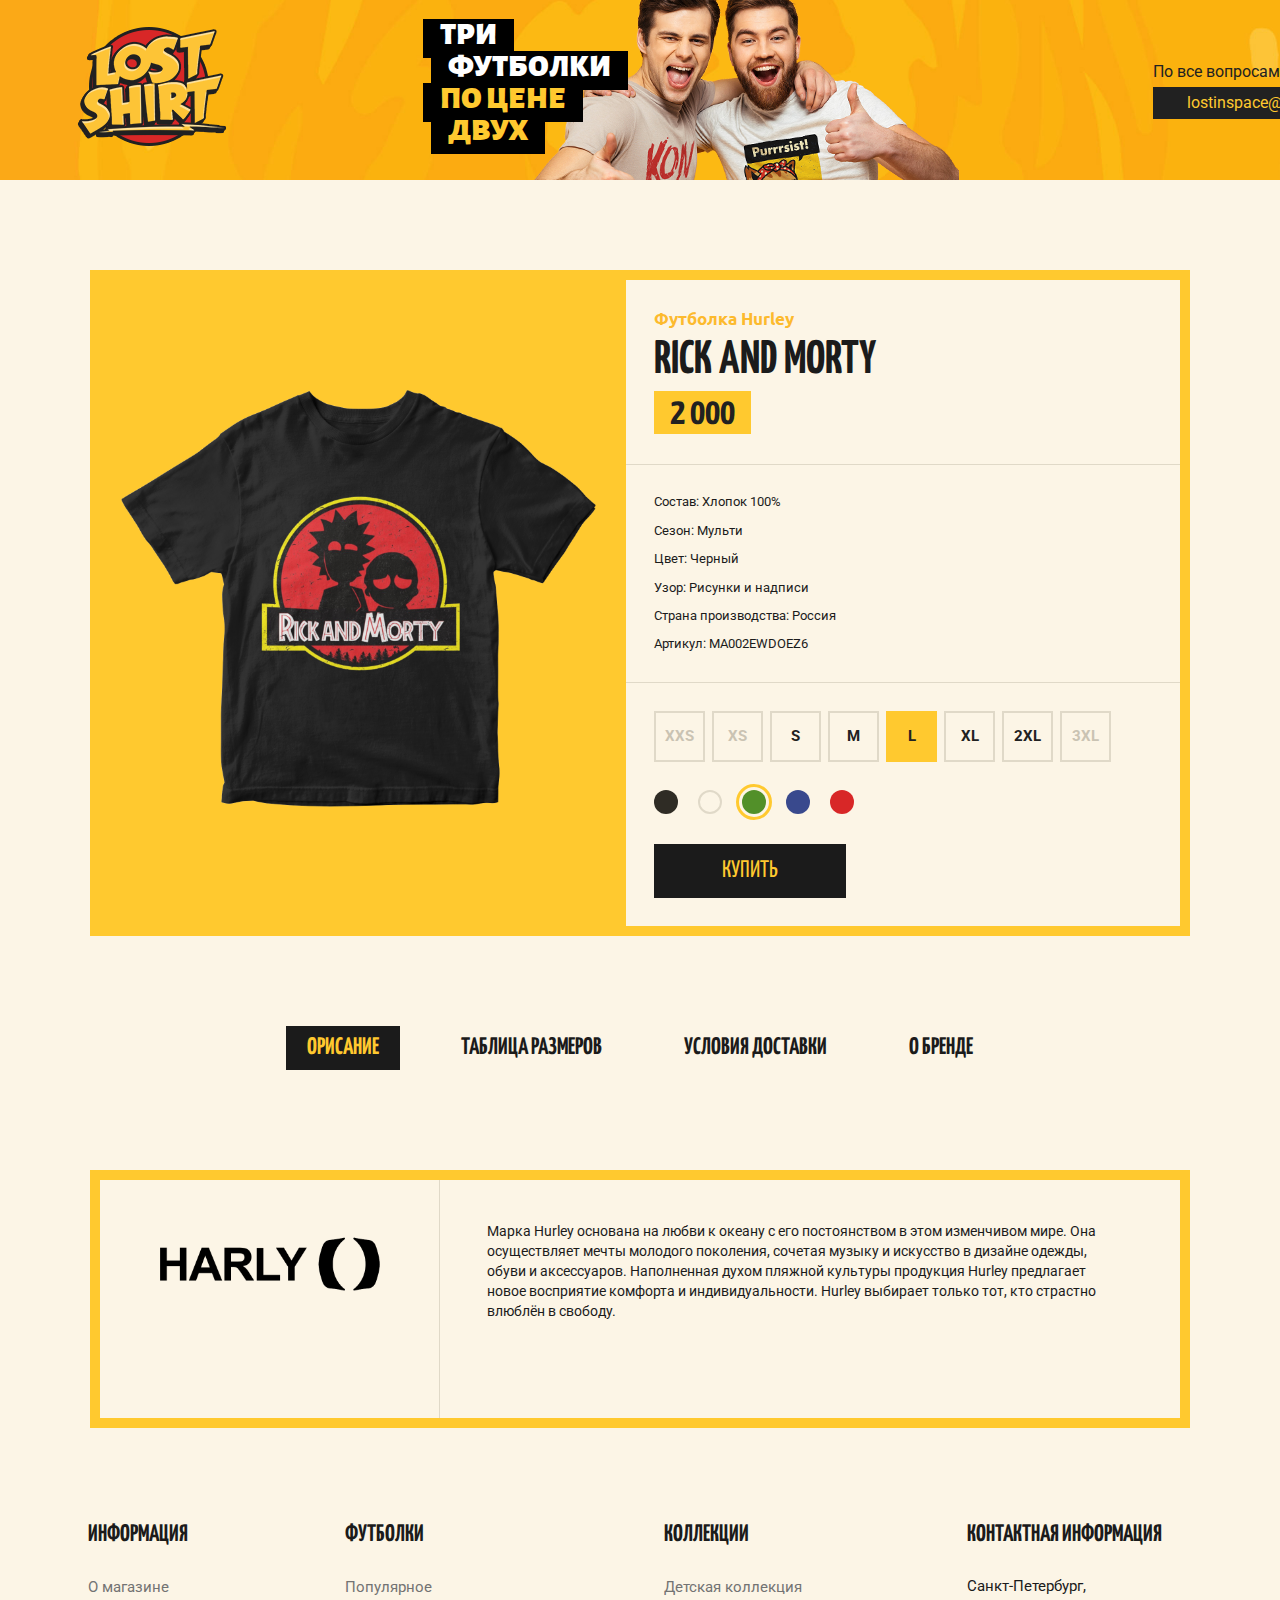
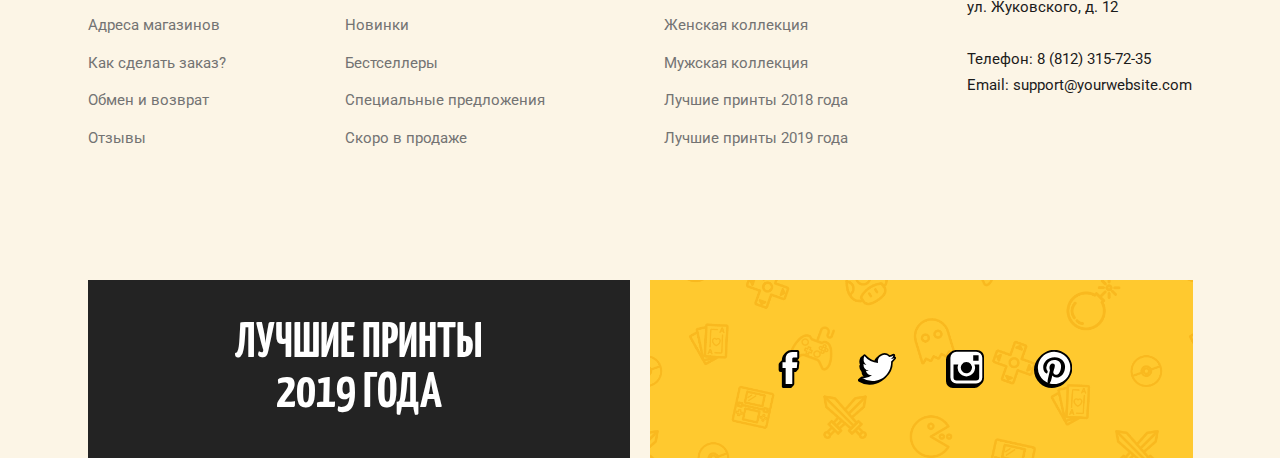
==== product.html @ dc99a5be "Сверстано страница просмотра товара" ====
<!DOCTYPE html>
<html lang="ru">
<head>
	<meta charset="UTF-8">
	<meta name="viewport" content="1440">
	<meta http-equiv="X-UA-Compatible" content="ie=edge">
	<title>Футболка RICK AND MORTY</title>
	<link rel="stylesheet" href="styles/normalize.css">
	<link href="https://fonts.googleapis.com/css?family=Roboto:400,700&display=swap&subset=cyrillic" rel="stylesheet">
	<link href="https://fonts.googleapis.com/css?family=Yanone+Kaffeesatz:400,700&amp;subset=cyrillic" rel="stylesheet">
	<link href="https://fonts.googleapis.com/css?family=Ubuntu&display=swap&subset=cyrillic" rel="stylesheet">
	<link rel="stylesheet" href="main.css">
</head>
<body>
	<div class="wrapper">
		<section class="hero hero--product">
			<header class="header header--product">
				<a href="#" class="logo">
					<img src="./images/content/logos/logo-main.png" alt="lost shirt logo" class="logo__img">
				</a>
				<div class="marketing">
			    <h1 class="lined-text lined-text--products">
			      <span class="lined-text__word">три</span>
			      <span class="lined-text__word">футболки</span>
			      <span class="lined-text__word lined-text__word--color-yellow">по цене</span>
			      <span class="lined-text__word lined-text__word--color-yellow">двух</span>
			    </h1>
		    </div>
		    <a href="#" class="mail">
					<div class="mail__title">
						По все вопросам пишите на:
					</div>
					<div class="mail__email">lostinspace@mail.ru</div>
				</a>
			</header>
		</section>
	</div>
	<div class="container container--single-product">
		<section class="single-product">
			<h2 class="visually-hidden">Футболка</h2>
			<div class="single-product__block-img">
				<div class="single-product__img">
					<img src="./images/tshirts/tshirt_07.png" alt="футболка" class="single-product__pic">
				</div>
			</div>
			<section class="single-product__content">
				<div class="single-product__title">
					<h2 class="product-title">
						<span class="product-title__subtitle">Футболка Hurley</span>
						<span class="product-title__world">Rick and Morty</span>
					</h2>
					<div class="single-product__price">2 000</div>
				</div>
				<ul class="single-product__feature">
					<li class="single-product__feature-item">Состав: Хлопок 100%</li>
					<li class="single-product__feature-item">Сезон: Мульти</li>
					<li class="single-product__feature-item">Цвет: Черный</li>
					<li class="single-product__feature-item">Узор: Рисунки и надписи</li>
					<li class="single-product__feature-item">Страна производства: Россия</li>
					<li class="single-product__feature-item">Артикул: MA002EWDOEZ6</li>
				</ul>
				<ul class="single-product__size">
					<li class="single-product__size-item single-product__size-item--not-availible">xxs</li>
					<li class="single-product__size-item single-product__size-item--not-availible">xs</li>
					<li class="single-product__size-item">s</li>
					<li class="single-product__size-item">m</li>
					<li class="single-product__size-item single-product__size-item--active">l</li>
					<li class="single-product__size-item">xl</li>
					<li class="single-product__size-item">2xl</li>
					<li class="single-product__size-item single-product__size-item--not-availible">3xl</li>
				</ul>
				<ul class="single-product__color">
					<li class="single-product__color-item single-product__color-item--black"><span class="visually-hidden">черный</span></li>
					<li class="single-product__color-item single-product__color-item--white"><span class="visually-hidden">белый</span></li>
					<li class="single-product__color-item single-product__color-item--green single-product__color-item--active"><span class="visually-hidden">зеленый</span></li>
					<li class="single-product__color-item single-product__color-item--blue"><span class="visually-hidden">синий</span></li>
					<li class="single-product__color-item single-product__color-item--red"><span class="visually-hidden">красный</span></li>
				</ul>
				<a href="#" class="btn btn--byu">купить</a>
			</section>
		</section>
		<ul class="filter">
	    <li class="filter__item filter__item--active">
	      <a href="#" class="filter__link">Орисание</a>
	    </li>
	    <li class="filter__item">
	      <a href="#" class="filter__link">Таблица размеров</a>
	    </li>
	    <li class="filter__item">
	      <a href="#" class="filter__link">условия доставки</a>
	    </li>
	    <li class="filter__item">
	      <a href="#" class="filter__link">О бренде</a>
	    </li>          
	  </ul>
	  <div class="single-product-tab">
	  	<div class="single-product-tab__descr">
			  <section class="product-descr">
			  	<h2 class="visually-hidden">Описание</h2>
			  	<ul class="product-descr__property">
			  		<li class="product-descr__property-item">
			  			<span class="product-descr__block-icon">
			  				<svg class="product-descr__wash-icon">
            			<use xlink:href="./images/icons-sprite.svg#washing_01"></use>
          			</svg>
			  			</span>
			  			<span class="product-descr__property-word">
			  				Стирать при температуре 30°С
			  			</span>
			  		</li>
			  		<li class="product-descr__property-item">
			  			<span class="product-descr__block-icon">
			  				<svg class="product-descr__not-bleach-icon">
            			<use xlink:href="./images/icons-sprite.svg#washing_02"></use>
          			</svg>
			  			</span>
			  			<span class="product-descr__property-word">
			  				Не отбеливать
			  			</span>
			  		</li>
			  		<li class="product-descr__property-item">
			  			<span class="product-descr__block-icon">
			  				<svg class="product-descr__to-iron-icon">
            			<use xlink:href="./images/icons-sprite.svg#washing_03"></use>
          			</svg>
			  			</span>
			  			<span class="product-descr__property-word">
			  				Гладить теплым утюгом<br>с внутренней стороны
			  			</span>
			  		</li>
			  		<li class="product-descr__property-item">
			  			<span class="product-descr__block-icon">
			  				<svg class="product-descr__chemical-icon">
            			<use xlink:href="./images/icons-sprite.svg#washing_04"></use>
          			</svg>
			  			</span>
			  			<span class="product-descr__property-word">
			  				Не подвергать химической чистке
			  			</span>
			  		</li>
			  		<li class="product-descr__property-item">
			  			<span class="product-descr__block-icon">
			  				<svg class="product-descr__dry-icon">
            			<use xlink:href="./images/icons-sprite.svg#washing_05"></use>
          			</svg>
			  			</span>
			  			<span class="product-descr__property-word">
			  				Не сушить в барабане
			  			</span>
			  		</li>
			  	</ul>
			  	<div class="product-descr__word">
			  		Футболка из приятной ткани с качественным принтом, это одна из самых универсальных вещей в гардеробе. Она подойдет и для занятий спортом, и для прогулок, и для работы, если разрешен свободный дресс-код.
			  	</div>
			  </section>
		  </div>
		  <div class="single-product-tab__descr">
			  <section class="table-size">
			  	<h2 class="visually-hidden">Таблица размеров</h2>
			  	<div class="table-size__how-size">
			  		<div class="table-size__block-img">
			  			<img src="./images/tshirts/tshirt_00.png" alt="Как определть размер" class="table-size__img">
			  		</div>
			  		<ol class="table-size__how-size-list">
			  			<li class="table-size__how-size-item">
			  				Измерьте ширину, см.<br>(от подмышки до подмышки)
			  			</li>
			  			<li class="table-size__how-size-item">
			  				Измерьте длину, см.<br>(от верхней точки плеча до низа)
			  			</li>
			  			<li class="table-size__how-size-item">
			  				Сверьте данные с таблицей
			  			</li>
			  		</ol>
			  	</div>
			  	<table class="table-size__table">
			  		<tr class="table-size__row">
			  			<th>Мужские</th>
			  			<th></th>
			  			<th>xs</th>
			  			<th>s</th>
			  			<th>m</th>
			  			<th>l</th>
			  			<th>xl</th>
			  			<th>2xl</th>
			  			<th>3xl</th>
			  		</tr>
			  		<tr class="table-size__row">
			  			<td>Размер RUS</td>
			  			<td></td>
			  			<td>44</td>
			  			<td>46</td>
			  			<td>48</td>
			  			<td>50</td>
			  			<td>52</td>
			  			<td>54</td>
			  			<td>56</td>
			  		</tr>
			  		<tr class="table-size__row">
			  			<td>Ширина, см.</td>
			  			<td></td>
			  			<td>46</td>
			  			<td>48</td>
			  			<td>50</td>
			  			<td>52</td>
			  			<td>54</td>
			  			<td>56</td>
			  			<td>58</td>
			  		</tr>
			  		<tr class="table-size__row">
			  			<td>Длина, см.</td>
			  			<td></td>
			  			<td>65</td>
			  			<td>67</td>
			  			<td>68</td>
			  			<td>71</td>
			  			<td>74</td>
			  			<td>74</td>
			  			<td>74</td>
			  		</tr>
			  		<tr class="table-size__row">
			  			<th>Женские</th>
			  			<th>xxs</th>
			  			<th>xs</th>
			  			<th>s</th>
			  			<th>m</th>
			  			<th>l</th>
			  			<th>xl</th>
			  			<th>2xl</th>
			  			<th>3xl</th>
			  		</tr>
			  		<tr class="table-size__row">
			  			<td>Размер RUS</td>
			  			<td>36-38</td>
			  			<td>38-40</td>
			  			<td>40-42</td>
			  			<td>42-44</td>
			  			<td>44-46</td>
			  			<td>46-48</td>
			  			<td>48-50</td>
			  			<td>50-52</td>
			  		</tr>
			  		<tr class="table-size__row">
			  			<td>Ширина, см.</td>
			  			<td>38</td>
			  			<td>40</td>
			  			<td>42</td>
			  			<td>44</td>
			  			<td>46</td>
			  			<td>48</td>
			  			<td>50</td>
			  			<td>52</td>
			  		</tr>
			  		<tr class="table-size__row">
			  			<td>Длина, см.</td>
			  			<td>61</td>
			  			<td>61</td>
			  			<td>62</td>
			  			<td>64</td>
			  			<td>64</td>
			  			<td>64</td>
			  			<td>64</td>
			  			<td>64</td>
			  		</tr>
			  		<tr class="table-size__row">
			  			<td>Обхват груди, см</td>
			  			<td>68-76</td>
			  			<td>76-80</td>
			  			<td>80-84</td>
			  			<td>84-88</td>
			  			<td>88-92</td>
			  			<td>92-96</td>
			  			<td>96-100</td>
			  			<td>100-104</td>
			  		</tr>
			  	</table>
			  </section>
		  </div>
		  <div class="single-product-tab__descr">
			  <section class="delivery">
			  	<h2 class="visually-hidden">Условия доставки</h2>
			  	<div class="delivery__logo">
			  		<div class="delivery__block-img">
			  			<img src="./images/content/logos/express.png" alt="Логотип доставки" class="delivery__img">
			  		</div>
			  	</div>
			  	<div class="delivery__descr">
			  		<p class="delivery__word">
			  			Доставка по России и странам Ближнего Зарубежья (Украина, Белорусия, Молдавия, Польша, Эстония, Болгария, Румыния, Чехия, Словакия, Венгрия и т.д.), всего 400 руб.
			  		</p>
			  		<p class="delivery__word">
			  			Мы так же доставляем в США, Японию, Австралию, Англию, Италию, Испанию и т.д. , стоимость доставки около 600 руб.
			  		</p>
			  		<p class="delivery__word">
			  			(Цена приведена для ориентира и может отличаться в зависимости от дальности и веса посылки)
			  		</p>
			  	</div>
			  </section>
		  </div>
		  <div class="single-product-tab__descr single-product-tab__descr--visually">
			  <section class="about-brand">
			  	<h2 class="visually-hidden">О бренде Hurley</h2>
			  	<div class="about-brand__logo">
			  		<div class="about-brand__block-img">
			  			<img src="./images/content/logos/harley.png" alt="Логотип бренда" class="about-brand__img">
			  		</div>
			  	</div>
			  	<div class="about-brand__descr">
			  		<p class="about-brand__word">
			  			Марка Hurley основана на любви к океану с его постоянством в этом изменчивом мире. Она осуществляет мечты молодого поколения, сочетая музыку и искусство в дизайне одежды, обуви и аксессуаров. Наполненная духом пляжной культуры продукция Hurley предлагает новое восприятие комфорта и индивидуальности. Hurley выбирает только тот, кто страстно влюблён в свободу.
			  		</p>
			  	</div>
			  </section>
		  </div>
	  </div>
	</div>
	<footer class="footer">
    <div class="container footer__container">
      <nav class="site-menu">
        <ul class="site-menu__sections">
          <li class="site-menu__col">
          	<h3 class="site-menu__title">Информация</h3>
            <ul class="site-menu__list">
              <li class="site-menu__item">
                <a href="#" class="site-menu__link">О магазине</a>
              </li>
              <li class="site-menu__item">
                <a href="#" class="site-menu__link">Адреса магазинов</a>
              </li>
              <li class="site-menu__item">
                <a href="#" class="site-menu__link">Как сделать заказ?</a>
              </li>
              <li class="site-menu__item">
                <a href="#" class="site-menu__link">Обмен и возврат</a>
              </li>
              <li class="site-menu__item">
                <a href="#" class="site-menu__link">Отзывы</a>
              </li>
            </ul>
          </li>
          <li class="site-menu__col">
            <h3 class="site-menu__title">Футболки</h3>
            <ul class="site-menu__list">
              <li class="site-menu__item">
                <a href="#" class="site-menu__link">Популярное</a>
              </li>
              <li class="site-menu__item">
                <a href="#" class="site-menu__link">Новинки</a>
              </li>
              <li class="site-menu__item">
                <a href="#" class="site-menu__link">Бестселлеры</a>
              </li>
              <li class="site-menu__item">
                <a href="#" class="site-menu__link">Специальные предложения</a>
              </li>
              <li class="site-menu__item">
                <a href="#" class="site-menu__link">Скоро в продаже</a>
              </li>
            </ul>
          </li>
          <li class="site-menu__col">
            <h3 class="site-menu__title">Коллекции</h3>
            <ul class="site-menu__list">
              <li class="site-menu__item">
                <a href="#" class="site-menu__link">Детская коллекция</a>
              </li>
              <li class="site-menu__item">
                <a href="#" class="site-menu__link">Женская коллекция</a>
              </li>
              <li class="site-menu__item">
                <a href="#" class="site-menu__link">Мужская коллекция</a>
              </li>
              <li class="site-menu__item">
                <a href="#" class="site-menu__link">Лучшие принты 2018 года</a>
              </li>
              <li class="site-menu__item">
                <a href="#" class="site-menu__link">Лучшие принты 2019 года</a>
              </li>
            </ul>
          </li>
          <li class="site-menu__col">
            <h3 class="site-menu__title">Контактная информация</h3>
            <div class="site-menu__text">
              Санкт-Петербург, <br>
              ул. Жуковского, д. 12
            </div>
            <div class="site-menu__text">
              <a href="tel.:+78123157235" class="site-menu__text-row">
                Телефон: 8 (812) 315-72-35
              </a>
              <a href="mailto:support@yourwebsite.com" class="site-menu__text-row">
                Email: support@yourwebsite.com
              </a>
            </div>
          </li>
        </ul>
    	</nav>
    	<section class="extras">
    		<h2 class="visually-hidden">Мы в социальных сетях</h2>
        <div class="extras__col">
          <a href="#" class="extras__best">
            Лучшие принты <br>
            2019 года
          </a>
        </div>
        <div class="extras__col">
          <div class="extras__col-socials">
            <ul class="socials">
              <li class="socials__item">
                <a href="#" class="socials__link">
                  <svg class="socials__icon">
                    <use xlink:href="./images/icons-sprite.svg#fb"></use>
                  </svg>
                </a>
              </li>
              <li class="socials__item">
                <a href="#" class="socials__link">
                  <svg class="socials__icon">
                    <use xlink:href="./images/icons-sprite.svg#twitter"></use>
                  </svg>
                </a>
              </li>
              <li class="socials__item">
                <a href="#" class="socials__link">
                  <svg class="socials__icon">
                    <use xlink:href="./images/icons-sprite.svg#insta"></use>
                  </svg>
                </a>
              </li>
              <li class="socials__item">
                <a href="#" class="socials__link">
                  <svg class="socials__icon">
                    <use xlink:href="./images/icons-sprite.svg#pin"></use>
                  </svg>
                </a>
              </li>
            </ul>
          </div>
        </div>
      </section>
		</div>
	</footer>
</body>
</html>
---- main.css ----
@font-face {
    font-family: 'alegreya';
    src: url('./fonts/alegreyasanssc-black-webfont.woff2') format('woff2'),
         url('./fonts/alegreyasanssc-black-webfont.woff') format('woff');
    font-weight: normal;
    font-style: normal;
}
:root {
  --yellow: #ffc92f;
  --red: #d82727;
  --black: #1b1b1b;
  --titlesFont: 'Yanone Kaffeesatz', Arial, sans-serif;
}
html, body {
	height: 100%;
}
body {
  font: 16px / 1.42 "Roboto", Arial, sans-serif;
  color: #212121;
  -webkit-font-smoozing: antialiased;
  -moz-osx-font-smoozing: grayscale;
  background-color: #fcf5e6;
}
.visually-hidden:not(:focus):not(:active),
input[type="checkbox"].visually-hidden,
input[type="radio"].visually-hidden {
  position: absolute;

  width: 1px;
  height: 1px;
  margin: -1px;
  border: 0;
  padding: 0;

  white-space: nowrap;

  clip-path: inset(100%);
  clip: rect(0 0 0 0);
  overflow: hidden;
}
.wrapper {
  overflow: hidden;
  min-width: 1440px;
}
.container {
  margin: 0 auto;
  width: 1300px;
}
.hero {
	height: 100vh;
	min-height: 650px;
	background-color: #fdc436;
	background-image: url(./images/bg/hero.jpg);
	background-position: center center;
	background-size: cover;
	background-repeat: no-repeat;
	position: relative;
	margin-bottom: 130px;
}
.header {
  width: 1290px;
  margin: 0 auto;
  display: flex;
  justify-content: space-between;
  align-items: center;
  padding-top: 27px;
}
.mail {
  text-decoration: none;
  text-align: center;
  font-size: 16px;
  color: #212121;
}
.mail__title {
  margin-bottom: 3px;
}
.mail__email {
  background: #212121;
  color: var(--yellow);
  font-size: 16px;
  padding: 5px 10px;
}
.sidebar {
	width: 75px;
  position: absolute;
  left: 0;
  top: 0;
  bottom: 0;
  background: #212121;
  box-sizing: border-box;
  display: flex;
  align-items: center;
  justify-content: center;
  flex-direction: column;
  transition: width .3s;
}
.sidebar__menu {
	position: absolute;
	left: -400px;
  transition: left .3s;
}
.sidebar--opened .sidebar__menu {
	left: 0;
	width: 100%;
	text-align: center;
  transition-delay: .1s;
}
.sidebar--opened {
	width: 325px;
	padding: 0 3% 0 4%;
}
.sidebar--opened .sidebar__header{
	display: flex;
}
.sidebar__hamburger-icon {
  width: 29px;
  height: 29px;
  fill: var(--yellow);
} 
.sidebar__hamburger {
  display: block;
  position: absolute;
  top: 27px;
  left: 50%;
  transform: translate(-50%);
}
.sidebar--opened .sidebar__hamburger {
  display: none;
}
.sidebar__header {
  position: absolute;
  top: 29px;
  left: 0;
  right: 0;
  display: none;
  justify-content: center;
}
.sidebar__close {
  position: absolute;
  top: -4px;
  right: 23px;
} 
.sidebar__close-icon {
  width: 29px;
  height: 29px;
  fill: var(--yellow);
}
.side-menu__item {
  margin-bottom: 20px;
} 
.side-menu__link {
  font-size: 20px;
  color: var(--yellow);
  text-decoration: none;
  text-transform: uppercase;
  font-family: var(--titlesFont);
} 
.side-menu__link:hover {
  color: var(--red);
}
.hero__content {
  position: absolute;
  top: 50%;
  left: 50%;
  transform: translate(-50%, -50%);
  width: 1140px;
  height: 72%;
}
.fade-slider {
  width: 100%;
  height: 100%;
}
.fade-slider__item {
  position: absolute;
  top: 0;
  left: 0;
  width: 100%;
  height: 100%;
  opacity: 0;
  transition: opacity .3s;
}
.fade-slider__item--visible {
  opacity: 1;
}
.fade-slider__item--style-tshirts {
  background: url('./images/content/hero/slider_pic_1.png') center center / contain no-repeat;
}
.fade-slider__item--style-tshirts .fade-slider__text {
  left: 50%;
  top: 50%;
  transform: translateX(-164%) translateY(-52%);
}
.fade-slider__item--style-games {
  background: url('./images/content/hero/slider_pic_2.png') center center / contain no-repeat;
}
.fade-slider__item--style-games .fade-slider__text {
  left: 50%;
  bottom: 0;
  transform: translateX(-50%);
}
.fade-slider__item--style-games .lined-text {
  align-items: center;
}
.fade-slider__item--style-presents {
  background: url('./images/content/hero/slider_pic_3.png') center center / contain no-repeat;
}
.fade-slider__item--style-presents .fade-slider__text {
  left: 0;
  bottom: 0;
  transform: translateY(-120%);
}
.fade-slider__item--style-presents .lined-text {
  align-items: center;
}
.fade-slider__text {
  position: absolute;
}
.lined-text {
  font-family: "alegreya", Arial, sans-serif;
  color: #fff;
  font-size: 63px;
  text-transform: uppercase;
  line-height: 1;
  display: flex;
  flex-direction: column;
  align-items: flex-start;
}
.lined-text__word {
  background: #000;
  padding: 0 17px 8px;
  margin-top: -7px;
}
.lined-text__word--color-yellow {
  color: var(--yellow);
}
.lined-text__word:nth-child(2n) {
   margin-left: 8px;
}
ul {
  margin: 0;
  padding: 0;
}
ul > li {
  list-style: none;
}
.filter {
  display: flex;
  align-items: center;
  justify-content: center;
  margin-bottom: 100px;
}
.filter__item {
  margin-right: 40px;
} 
.filter__item:last-child {
  margin-right: 0;
}
.filter__link {
  font-family: var(--titlesFont);
  text-transform: uppercase;
  padding: 5px 21px;
  color: var(--black);
  font-size: 24px;
  font-weight: bold;
  display: inline-block;
  text-decoration: none;
}
.filter__link:hover {
  color: var(--red);
}
.filter__item--active .filter__link {
  color: var(--yellow);
  background: var(--black);
}
.products {
  margin-bottom: 160px;
}
.products__list {
  display: flex;
  flex-wrap: wrap;
  margin-left: -27px;
}
.products__item {
  width: 302px;
  height: 386px;
  background: var(--yellow);
  margin-bottom: 35px;
  margin-left: 27px;
  position: relative;
}
.products__price {
  position: absolute;
  top: 18px;
  left: -6px;
  width: 126px;
  border-bottom: 45px solid #232323;
  border-left: 5px solid transparent;
  border-right: 2px solid transparent;
  transform: rotate(-181deg);
}
.products__price--amount {
	font-size: 30px;
	font-weight: bold;
	font-family: var(--titlesFont);
	color: #fff;
	transform: rotate(181deg);
	position: absolute;
	top: 2px;
	right: 28px;
}
.products__item--color-black {
  background: #232323;
}
.products__item--color-black .products__price {
  border-bottom-color: var(--yellow);
 }
.products__item--color-black .products__price-amount {
  color: #212121;
}
.products__item--size-double {
  width: 630px;
  height: 544px;
}
.products__content {
  height: 100%;
  display: flex;
  align-items: center;
  justify-content: center;
  position: relative;
  overflow: hidden;
}
.products__item:hover .products__desc {
  transform: translateY(0%);
}
.products__desc {
  position: absolute;
  bottom: 0;
  left: 0;
  right: 0;
  padding: 23px 30px;
  background: rgba(35, 35, 35, .8);
  font-size: 15px;
  color: #fff;
  text-align: center;
  display: flex;
  flex-direction: column;
  align-items: center;
  transform: translateY(100%);
  transition: transform .3s;
}
.products__img {
  display: block;
  max-width: 90%;
  max-height: 100%;
}
.products__desk--text {
  text-align: center;
  margin-bottom: 18px;
}
.btn {
  text-transform: uppercase;
  font-family: var(--titlesFont);
  font-size: 24px;
  padding: 2px 30px;
  background: var(--black);
  color: var(--yellow);
  display: inline-block;
  text-decoration: none;
}
.btn:hover {
  background: var(--red);
  color: #fff;
}
.collections {
  margin-bottom: 135px;
}
.collections__list {
  display: flex;
}
.collections__item {
  min-height: 474px;
  flex: 1;
  overflow: hidden;
  margin-right: 30px;
  background: url('./images/bg/pattern.png') center center / 500px;
  position: relative;
}
.collections__item:before {
  content: "";
  display: block;
  position: absolute;
  height: 176%;
  width: 60%;
  top: -17%;
  left: -18%;
  background: center center / contain no-repeat;
}
.collections__item--type-guys:before {
  background-image: url('./images/collections/collection_man.png');
}
.collections__item--type-girls:before {
  background-image: url('./images/collections/collection_woman.png');
  top: -31%;
  width: 80%;
  left: -25%;
}
.collections__link {
  display: block;
  padding: 74px 13% 74px 44%;
  text-decoration: none;
  color: inherit;
  font-size: 15px;
  position: relative;
  height: 100%;
  box-sizing: border-box;
}
.collections__link:hover .btn {
  background: var(--red);
  color: #fff;
}
.collections__title {
  font-family: var(--titlesFont);
  font-size: 70px;
  font-weight: bold;
  line-height: 1;
  text-transform: uppercase;
  margin-top: 0;
  margin-bottom: 11px;
}
.collections__item:last-child {
  margin-right: 0;
}
.collections__desc {
  margin-bottom: 28px;
}
.footer {
	margin-bottom: 115px;
}
.footer__container {
  width: 1105px;
}
.site-menu {
  margin-bottom: 115px;
}
.site-menu__sections {
  display: flex;
  justify-content: space-between;
}
.site-menu__col {
  margin-right: 20px;
}
.site-menu__col:last-child {
  margin-right: 0px;
}
.site-menu__title {
  font-family: var(--titlesFont);
  font-size: 24px;
  font-weight: bold;
  color: var(--black);
  text-transform: uppercase;
  margin-bottom: 24px;
}
.site-menu__item {
  margin-bottom: 15px;
}
.site-menu__link {
  color: #737373;
  font-size: 15px;
  text-decoration: none;
}
.site-menu__link:hover {
  color: var(--red);
}
.site-menu__text {
  font-size: 15px;
  color: var(--black);
  margin-bottom: 30px;
}
.site-menu__text-row {
  color: inherit;
  text-decoration: none;
  display: block;
  margin-bottom: 5px;
}
.extras {
  display: flex;
  margin-bottom: 95px;
}
.extras__col {
  margin-right: 20px;
  flex: 1;
}
.extras__col:last-child {
  margin-right: 0px;
}
.extras__best {
  text-align: center;
  color: #fff;
  background: #232323;
  font-size: 50px;
  font-weight: bold;
  font-family: var(--titlesFont);
  text-transform: uppercase;
  padding: 39px 10%;
  display: block;
  text-decoration: none;
  line-height: 1;
}
.extras__col-socials {
  height: 100%;
  background: url('./images/bg/pattern.png') center center / 500px;
  display: flex;
  align-items: center;
  justify-content: center;
}
.socials {
  display: flex;
}
.socials__item {
  margin-right: 50px;
}
.socials__item:last-child {
  margin-right: 0px;
}
.socials__link {
  width: 38px;
  height: 38px;
  display: block;
}
.socials__link:hover .socials__icon  {
  fill: var(--red);
}
.socials__icon {
  width: 100%;
  height: 100%;
}

/*##########PRODUCT##########*/
.hero--product {
  height: 180px;
  min-height: 180px;
  margin-bottom: 90px;
}
.header--product {
  height: 100%;
  padding-top: 0;
}
.marketing {
  width: 536px;
  height: 100%;
  position: relative;
  background: url(./images/decor/header-guys.png) 88px -24px no-repeat;
}
.lined-text--products {
  margin: 0;
  padding-top: 26px;
  font-size: 31px;
}
.marketing__img {
  position: absolute;
  top: 0;
}
.container--single-product {
  width: 1100px;
}
.single-product {
  display: flex;
  margin-bottom: 90px;
}
.single-product__block-img {
  width: 536px;
  display: flex;
  justify-content: center;
  align-items: center;
  background-color: #ffc92f;
}
.single-product__img {
  width: 475px;
  height: 425px;
}
.single-product__pic {
  width: 100%;
  height: auto;
}
.single-product__content {
  width: 564px;
  border-top: 10px solid #ffc92f;
  border-right: 10px solid #ffc92f;
  border-bottom: 10px solid #ffc92f;
  box-sizing: border-box;
}
.single-product__title {
  border-bottom: 1px solid #e0d9c8;
  padding-left: 28px;
  padding-bottom: 30px
}
.product-title {
  display: flex;
  flex-direction: column;
  margin: 0;
  line-height: 1.3;
}
.product-title__subtitle {
  margin-top: 28px;
  font-family: 'Ubuntu', Arial, sans-serif;
  font-size: 17px;
  color: #fcba2e;
}
.product-title__world {
  font-family: var(--titlesFont);
  font-size: 47px;
  font-weight: bold;
  color: #1b1b1b;
  text-transform: uppercase;
}
.single-product__price {
  display: inline-block;
  padding: 4px 16px 1px;
  font-family: var(--titlesFont);
  font-size: 38px;
  color: #212121;
  font-weight: bold;
  line-height: 1;
  background-color: #ffc92f;
}
.single-product__feature {
  margin-top: 28px;
  padding-left: 28px;
  padding-bottom: 18px;
  border-bottom: 1px solid #e0d9c8;
}
.single-product__feature-item {
  margin-bottom: 10px;
  font-size: 13px;
  color: #1b1b1b;
}
.single-product__size {
  display: flex;
  margin-top: 28px;
  margin-bottom: 28px;
  padding-left: 28px;
}
.single-product__size-item {
  margin-right: 7px;
  width: 47px;
  height: 47px;
  font-size: 15px;
  font-weight: bold;
  color: #212121;
  text-transform: uppercase;
  text-align: center;
  line-height: 47px;
  border: 2px solid #e0d9c8;
}
.single-product__size-item:last-child {
  margin-right: 0;
}
.single-product__size-item--not-availible {
  color: #cac3b3;
}
.single-product__size-item--active, .single-product__size-item:hover {
  border-color: #ffc92f;
  background-color: #ffc92f;
}
.single-product__color {
  display: flex;
  margin-bottom: 30px;
  padding-left: 28px;
}
.single-product__color-item {
  position: relative;
  width: 24px;
  height: 24px;
  margin-right: 20px;
  border: 2px solid transparent;
  border-radius: 50%;
  box-sizing: border-box;
}
.single-product__color-item--black {
  background-color: #2f2c25;
}
.single-product__color-item--white {
  border-color: #e0d9c8;
  background-color: #fcf5e6;
}
.single-product__color-item--green {
  background-color: #529029;
}
.single-product__color-item--blue {
  background-color: #39498d;
}
.single-product__color-item--red {
  background-color: #d82727;
}
.single-product__color-item--active::after {
  content: "";
  position: absolute;
  top: 50%;
  left: 50%;
  margin-top: -18px;
  margin-left: -18px;
  width: 30px;
  height: 30px;
  border: 3px solid #ffc92f;
  border-radius: 50%;
}
.btn--byu {
  margin-left: 28px;
  margin-bottom: 28px;
  padding: 10px 68px;
}
.single-product-tab {
  position: relative;
  margin-bottom: 66px;
  box-sizing: border-box;
  border: 10px solid #ffc92f;
}
.single-product-tab__descr {
  display: none;
}
.single-product-tab__descr--visually {
  display: block;
}
.product-descr {
  display: flex;
}
.product-descr__property {
  width: 340px;
  padding-top: 42px;
  padding-left: 34px;
  padding-bottom: 46px;
  padding-right: 40px;
  border-right: 1px solid #e0d9c8;
  box-sizing: border-box;
}
.product-descr__property-item {
  padding-bottom: 18px;
  font-size: 13px;
}
.product-descr__block-icon {
  display: inline-block;
  width: 26px;
  padding-right: 24px;
  text-align: center;
  vertical-align: middle;
}
.product-descr__wash-icon {
  width: 24px;
  height: 17px;
  fill: #1b1b1b;
}
.product-descr__not-bleach-icon {
  width: 24px;
  height: 23px;
  fill: #1b1b1b;
}
.product-descr__to-iron-icon {
  width: 26px;
  height: 13px;
  fill: #1b1b1b;
}
.product-descr__chemical-icon {
  width: 24px;
  height: 23px;
  fill: #1b1b1b;
}
.product-descr__dry-icon {
  width: 24px;
  height: 23px;
  fill: #1b1b1b;
}
.product-descr__property-word {
  display: inline-block;
  vertical-align: middle;
}
.product-descr__word {
  width: 740px;
  padding-top: 42px;
  padding-left: 46px;
  padding-right: 94px;
  padding-bottom: 46px;
  font-size: 13px;
  box-sizing: border-box;
}
.table-size {
  display: flex;
}
.table-size__how-size {
  width: 340px;
  padding-top: 44px;
  padding-left: 54px;
  padding-bottom: 48px;
  padding-right: 54px;
  box-sizing: border-box;
}
.table-size__block-img {
  width: 227px;
  height: 203px;
  margin-bottom: 46px;
  overflow: hidden;
}
.table-size__img {
  width: 100%;
  height: auto;
}
.table-size__how-size-list {
  margin: 0;
  padding: 0;
  padding-left: 25px;
  font-size: 13px;
  line-height: 1;
}
.table-size__how-size-item {
  margin-bottom: 10px;
}
.table-size__how-size-item:last-child {
  margin-bottom: 0;
}
.table-size__table {
  width: 740px;
  border: 1px solid #e0d9c8;
  border-right: none;
  border-collapse: collapse;
}
.table-size__row th, .table-size__row td {
  border: 1px solid #e0d9c8;
}
.table-size__row th:last-child, .table-size__row td:last-child {
  border-right: none;
}
.table-size__row th {
  width: 74px;
  height: 60px;
  font-size: 14px;
  text-transform: uppercase;
  background-color: #f6efe0;
}
.table-size__row th:first-child {
  width: 140px;
  padding-left: 18px;
  text-align: left;
  text-transform: none;
}
.table-size__row td {
  height: 45px;
  font-size: 12px;
  text-align: center;
}
.table-size__row td:first-child {
  padding-left: 18px;
  text-align: left;
}
.delivery {
  display: flex;
}
.delivery__logo {
  width: 340px;
  padding: 42px 94px 46px 78px;
  border-right: 1px solid #e0d9c8;
  box-sizing: border-box;
}
.delivery__block-img {
  width: 168px;
  height: 153px;
  overflow: hidden;
}
.delivery__img {
  width: 100%;
  height: auto;
}
.delivery__descr {
  width: 740px;
  padding: 42px 54px 46px 47px;
  font-size: 14px;
  color: #1b1b1b;
  box-sizing: border-box;
}
.delivery__word {
  margin: 0;
  margin-bottom: 10px;
}
.about-brand {
  display: flex;
}
.about-brand__logo {
  width: 340px;
  padding: 56px 54px 126px 58px;
  border-right: 1px solid #e0d9c8;
  box-sizing: border-box;
}
.about-brand__block-img {
  width: 224px;
  height: 56px;
  overflow: hidden;
}
.about-brand__img {
  width: 100%;
  height: auto;
}
.about-brand__descr {
  width: 740px;
  padding: 42px 54px 46px 47px;
  font-size: 14px;
  color: #1b1b1b;
  box-sizing: border-box;
}
.about-brand__word {
  margin: 0;
}
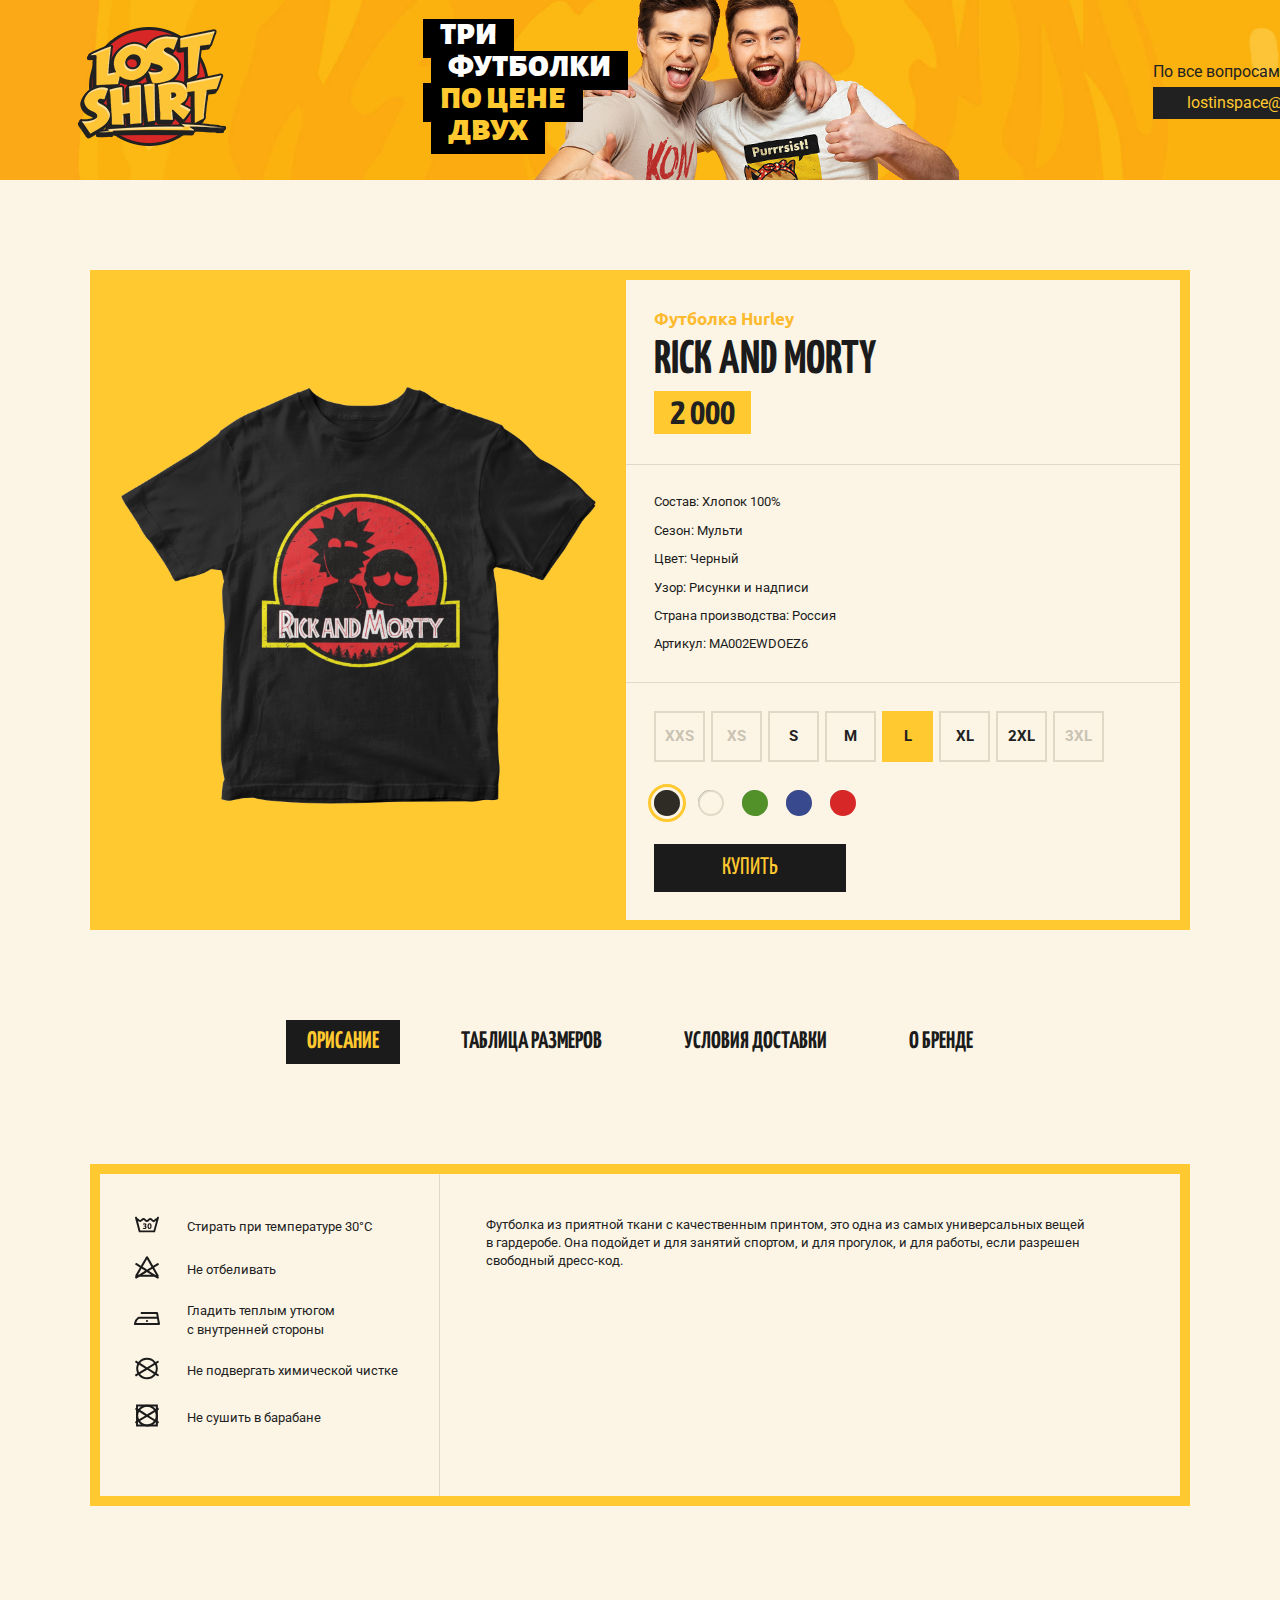
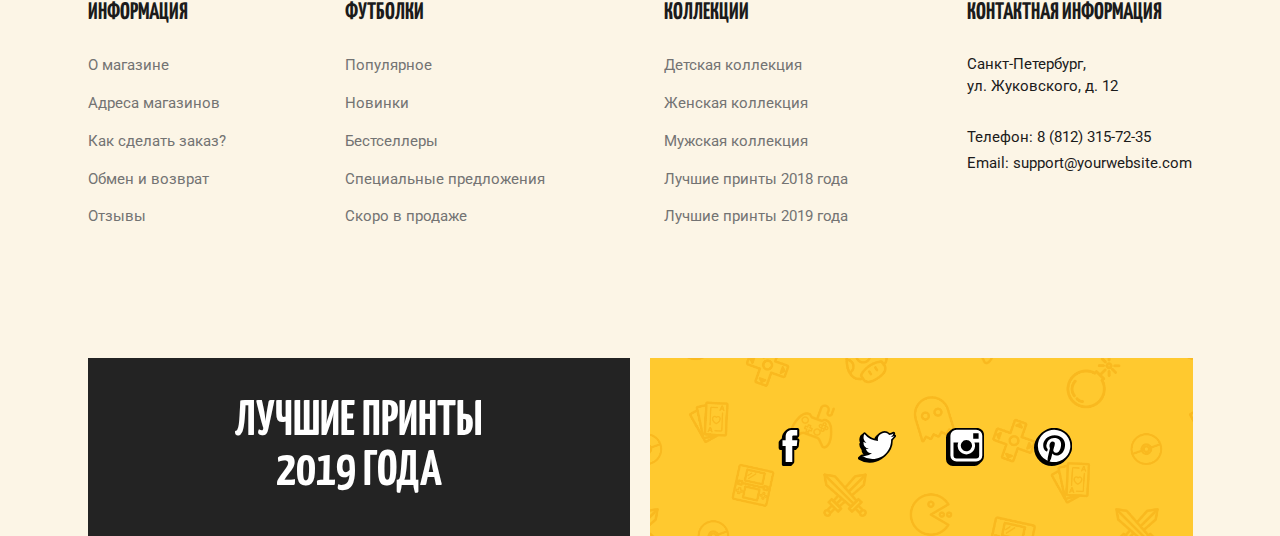
==== commit 4bb6e332: "Отредактирована верстка. Добавлены скрипты" ====
--- a/product.html
+++ b/product.html
@@ -59,42 +59,60 @@
 					<li class="single-product__feature-item">Страна производства: Россия</li>
 					<li class="single-product__feature-item">Артикул: MA002EWDOEZ6</li>
 				</ul>
-				<ul class="single-product__size">
-					<li class="single-product__size-item single-product__size-item--not-availible">xxs</li>
-					<li class="single-product__size-item single-product__size-item--not-availible">xs</li>
-					<li class="single-product__size-item">s</li>
-					<li class="single-product__size-item">m</li>
-					<li class="single-product__size-item single-product__size-item--active">l</li>
-					<li class="single-product__size-item">xl</li>
-					<li class="single-product__size-item">2xl</li>
-					<li class="single-product__size-item single-product__size-item--not-availible">3xl</li>
-				</ul>
-				<ul class="single-product__color">
-					<li class="single-product__color-item single-product__color-item--black"><span class="visually-hidden">черный</span></li>
-					<li class="single-product__color-item single-product__color-item--white"><span class="visually-hidden">белый</span></li>
-					<li class="single-product__color-item single-product__color-item--green single-product__color-item--active"><span class="visually-hidden">зеленый</span></li>
-					<li class="single-product__color-item single-product__color-item--blue"><span class="visually-hidden">синий</span></li>
-					<li class="single-product__color-item single-product__color-item--red"><span class="visually-hidden">красный</span></li>
-				</ul>
-				<a href="#" class="btn btn--byu">купить</a>
+				<form action="#">
+					<div class="single-product__size">
+						<div class="single-product__size-item single-product__size-item--not-availible">
+							<label><input type="radio" name="size" value="xxs" class="single-product__input-hide" disabled>xxs</label>
+						</div>
+						<div class="single-product__size-item single-product__size-item--not-availible">
+							<label><input type="radio" name="size" value="xs"class="single-product__input-hide" disabled>xs</label>
+						</div>
+						<div class="single-product__size-item">
+							<label><input type="radio" name="size" value="s"class="single-product__input-hide">s</label>
+						</div>
+						<div class="single-product__size-item">
+							<label><input type="radio" name="size" value="m"class="single-product__input-hide">m</label>
+						</div>
+						<div class="single-product__size-item single-product__size-item--active">
+							<label><input type="radio" name="size" value="l"class="single-product__input-hide">l</label>
+						</div>
+						<div class="single-product__size-item">
+							<label><input type="radio" name="size" value="xl"class="single-product__input-hide">xl</label>
+						</div>
+						<div class="single-product__size-item">
+							<label><input type="radio" name="size" value="2xl"class="single-product__input-hide">2xl</label>
+						</div>
+						<div class="single-product__size-item single-product__size-item--not-availible">
+							<label><input type="radio" name="size" value="3xl"class="single-product__input-hide" disabled>3xl</label>
+						</div>
+					</div>
+					<div class="single-product__color">
+						<input type="radio" data-shirt="./images/tshirts/tshirt_07.png" class="single-product__color-item single-product__color-item--black single-product__color-item--active">
+						<input type="radio" data-shirt="./images/tshirts/tshirt_08.png" class="single-product__color-item single-product__color-item--white">
+						<input type="radio" data-shirt="./images/tshirts/tshirt_09.png" class="single-product__color-item single-product__color-item--green">
+						<input type="radio" data-shirt="./images/tshirts/tshirt_10.png" class="single-product__color-item single-product__color-item--blue">
+						<input type="radio" data-shirt="./images/tshirts/tshirt_11.png" class="single-product__color-item single-product__color-item--red">
+					</div>
+					<button class="btn btn--byu">купить</button>
+				</form>
 			</section>
 		</section>
 		<ul class="filter">
 	    <li class="filter__item filter__item--active">
-	      <a href="#" class="filter__link">Орисание</a>
+	      <a href="#" data-tab="descr" class="filter__link">Орисание</a>
 	    </li>
 	    <li class="filter__item">
-	      <a href="#" class="filter__link">Таблица размеров</a>
+	      <a href="#" data-tab="size" class="filter__link">Таблица размеров</a>
 	    </li>
 	    <li class="filter__item">
-	      <a href="#" class="filter__link">условия доставки</a>
+	      <a href="#" data-tab="deliv" class="filter__link">условия доставки</a>
 	    </li>
 	    <li class="filter__item">
-	      <a href="#" class="filter__link">О бренде</a>
+	      <a href="#" data-tab="brand" class="filter__link">О бренде</a>
 	    </li>          
 	  </ul>
 	  <div class="single-product-tab">
-	  	<div class="single-product-tab__descr">
+	  	<div class="single-product-tab__descr descr single-product-tab__descr--visually">
 			  <section class="product-descr">
 			  	<h2 class="visually-hidden">Описание</h2>
 			  	<ul class="product-descr__property">
@@ -154,7 +172,7 @@
 			  	</div>
 			  </section>
 		  </div>
-		  <div class="single-product-tab__descr">
+		  <div class="single-product-tab__descr size">
 			  <section class="table-size">
 			  	<h2 class="visually-hidden">Таблица размеров</h2>
 			  	<div class="table-size__how-size">
@@ -276,7 +294,7 @@
 			  	</table>
 			  </section>
 		  </div>
-		  <div class="single-product-tab__descr">
+		  <div class="single-product-tab__descr deliv">
 			  <section class="delivery">
 			  	<h2 class="visually-hidden">Условия доставки</h2>
 			  	<div class="delivery__logo">
@@ -297,7 +315,7 @@
 			  	</div>
 			  </section>
 		  </div>
-		  <div class="single-product-tab__descr single-product-tab__descr--visually">
+		  <div class="single-product-tab__descr brand">
 			  <section class="about-brand">
 			  	<h2 class="visually-hidden">О бренде Hurley</h2>
 			  	<div class="about-brand__logo">
@@ -440,5 +458,10 @@
       </section>
 		</div>
 	</footer>
+	
+	<script src="./scripts/filter-shirt.js"></script>
+	<script src="scripts/choice-size.js"></script>
+	<script src="./scripts/tabs.js"></script>
+
 </body>
 </html>--- a/main.css
+++ b/main.css
@@ -635,15 +635,15 @@
   color: #1b1b1b;
 }
 .single-product__size {
-  display: flex;
   margin-top: 28px;
   margin-bottom: 28px;
   padding-left: 28px;
 }
 .single-product__size-item {
-  margin-right: 7px;
+  display: inline-block;
   width: 47px;
   height: 47px;
+  margin-right: 2px;
   font-size: 15px;
   font-weight: bold;
   color: #212121;
@@ -651,14 +651,20 @@
   text-align: center;
   line-height: 47px;
   border: 2px solid #e0d9c8;
-}
-.single-product__size-item:last-child {
-  margin-right: 0;
+  cursor: pointer;
+}
+.single-product__size-item label {
+  cursor: pointer;
+}
+.single-product__input-hide {
+  position: absolute;
+  opacity: 0;
 }
 .single-product__size-item--not-availible {
   color: #cac3b3;
 }
-.single-product__size-item--active, .single-product__size-item:hover {
+.single-product__size-item--active,
+.single-product__size-item:not(.single-product__size-item--not-availible):hover {
   border-color: #ffc92f;
   background-color: #ffc92f;
 }
@@ -675,39 +681,59 @@
   border: 2px solid transparent;
   border-radius: 50%;
   box-sizing: border-box;
-}
-.single-product__color-item--black {
+  cursor: pointer;
+}
+.single-product__color-item::before {
+  content: "";
+  position: absolute;
+  width: 22px;
+  height: 22px;
+  margin-right: 20px;
+  border: 2px solid transparent;
+  border-radius: 50%; 
+}
+.single-product__color-item--black::before {
+  content: "";
+  display: block;
   background-color: #2f2c25;
 }
-.single-product__color-item--white {
+.single-product__color-item--white::before {
+  content: "";
   border-color: #e0d9c8;
   background-color: #fcf5e6;
 }
-.single-product__color-item--green {
+.single-product__color-item--green::before {
+  content: "";
   background-color: #529029;
 }
-.single-product__color-item--blue {
+.single-product__color-item--blue::before {
+  content: "";
   background-color: #39498d;
 }
-.single-product__color-item--red {
+.single-product__color-item--red::before {
   background-color: #d82727;
 }
-.single-product__color-item--active::after {
+.single-product__color-item--active::after, .single-product__color-item:focus::after {
   content: "";
   position: absolute;
   top: 50%;
   left: 50%;
   margin-top: -18px;
   margin-left: -18px;
-  width: 30px;
-  height: 30px;
+  width: 32px;
+  height: 32px;
   border: 3px solid #ffc92f;
   border-radius: 50%;
+}
+.single-product__color-item:focus{
+  outline: none;
 }
 .btn--byu {
   margin-left: 28px;
   margin-bottom: 28px;
   padding: 10px 68px;
+  border: none;
+  cursor: pointer;
 }
 .single-product-tab {
   position: relative;
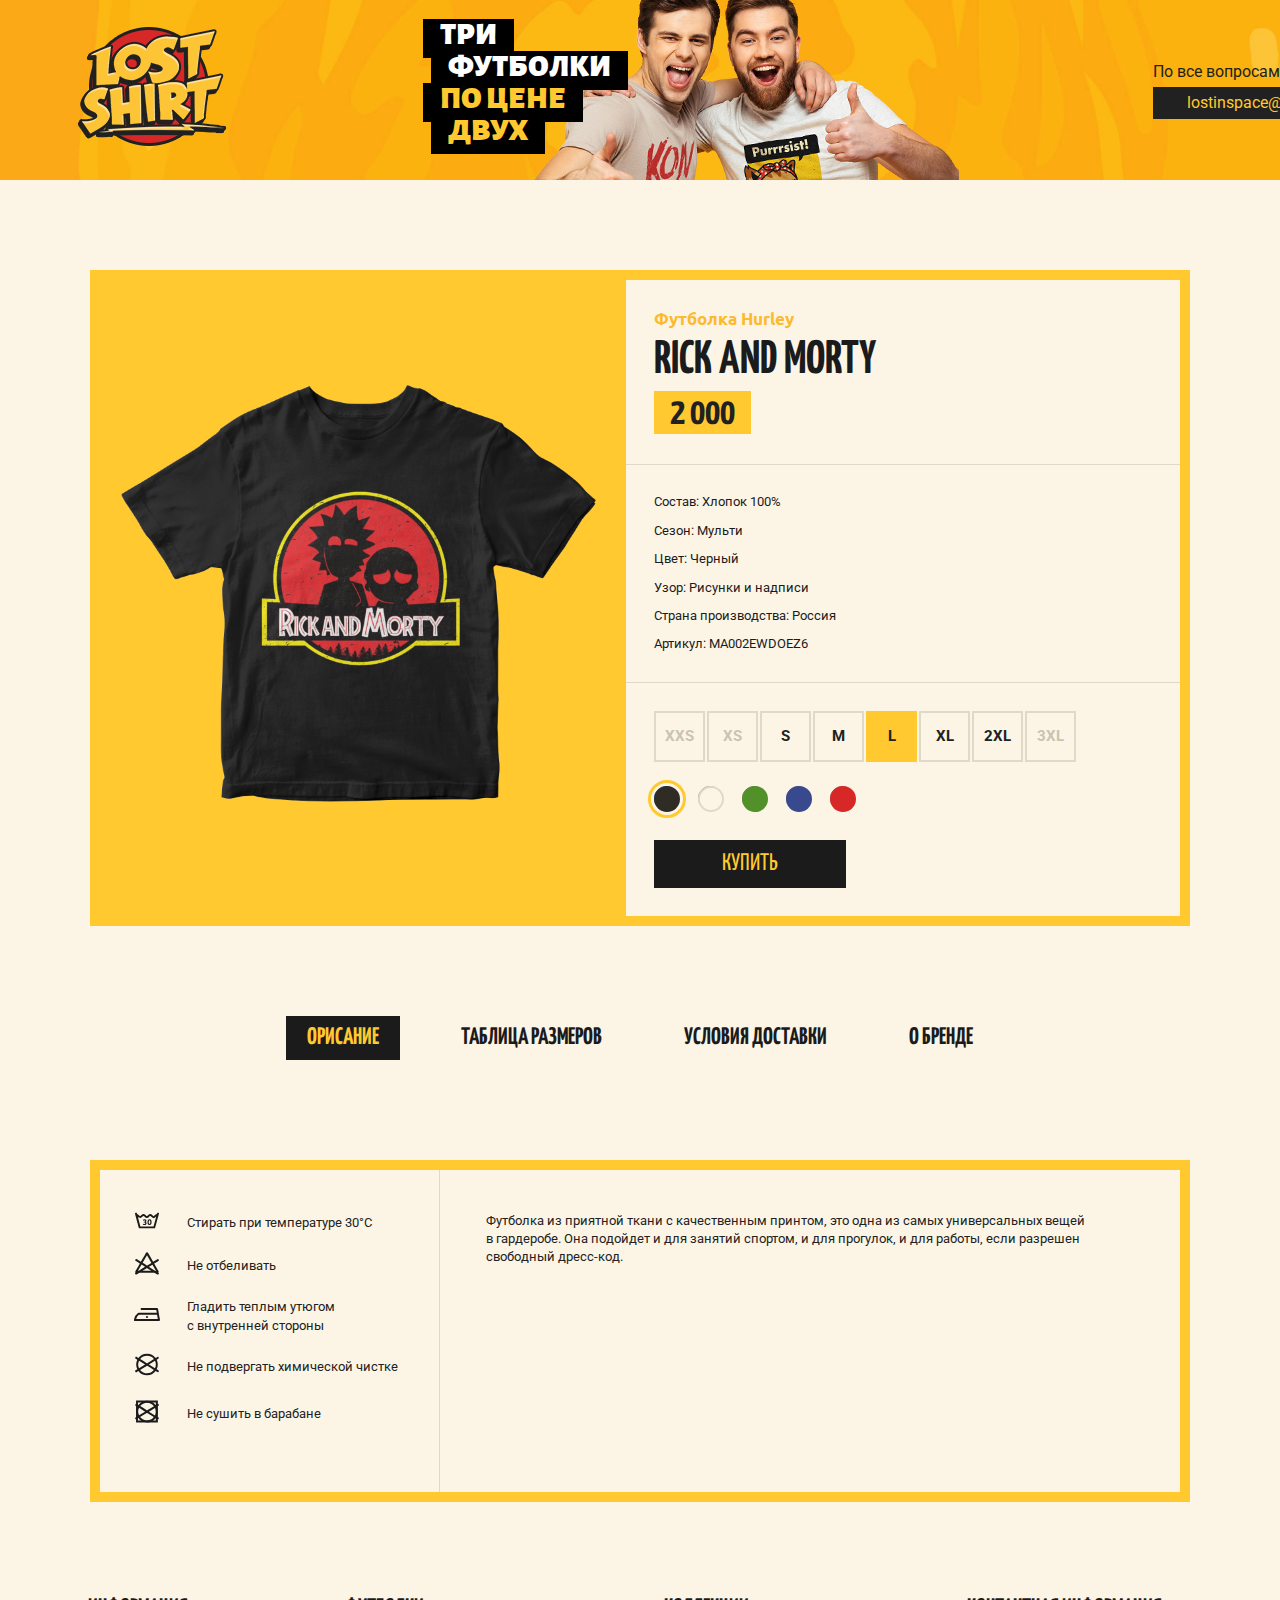
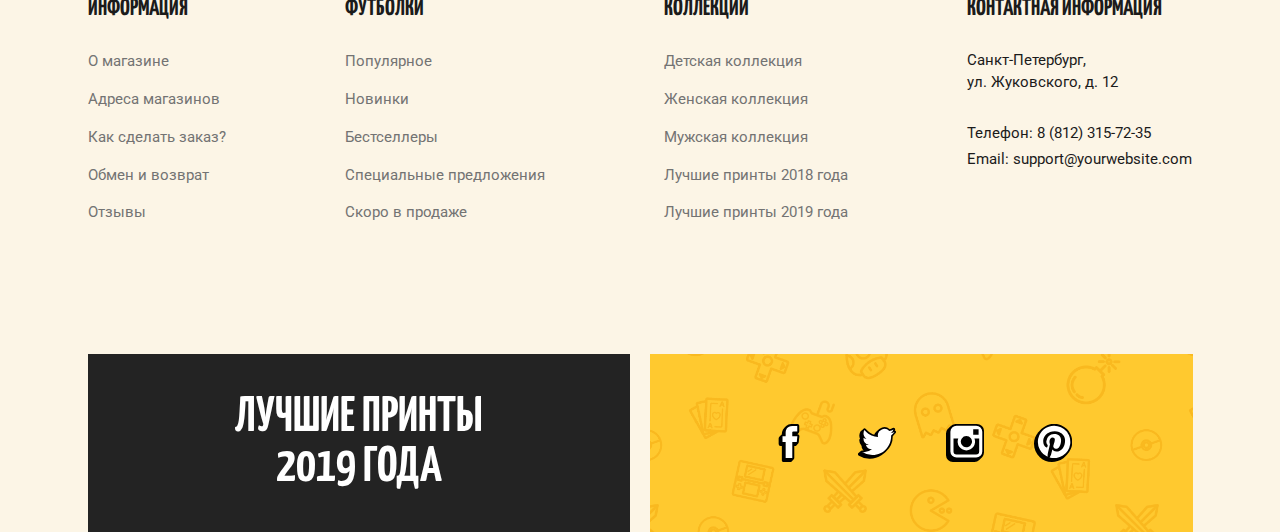
==== commit b3ac76cf: "исправлены radio button, исправлен скрипт filter-shirt" ====
--- a/product.html
+++ b/product.html
@@ -61,37 +61,45 @@
 				</ul>
 				<form action="#">
 					<div class="single-product__size">
-						<div class="single-product__size-item single-product__size-item--not-availible">
-							<label><input type="radio" name="size" value="xxs" class="single-product__input-hide" disabled>xxs</label>
-						</div>
-						<div class="single-product__size-item single-product__size-item--not-availible">
-							<label><input type="radio" name="size" value="xs"class="single-product__input-hide" disabled>xs</label>
-						</div>
-						<div class="single-product__size-item">
-							<label><input type="radio" name="size" value="s"class="single-product__input-hide">s</label>
-						</div>
-						<div class="single-product__size-item">
-							<label><input type="radio" name="size" value="m"class="single-product__input-hide">m</label>
-						</div>
-						<div class="single-product__size-item single-product__size-item--active">
-							<label><input type="radio" name="size" value="l"class="single-product__input-hide">l</label>
-						</div>
-						<div class="single-product__size-item">
-							<label><input type="radio" name="size" value="xl"class="single-product__input-hide">xl</label>
-						</div>
-						<div class="single-product__size-item">
-							<label><input type="radio" name="size" value="2xl"class="single-product__input-hide">2xl</label>
-						</div>
-						<div class="single-product__size-item single-product__size-item--not-availible">
-							<label><input type="radio" name="size" value="3xl"class="single-product__input-hide" disabled>3xl</label>
+						<div class="single-product__size-item">
+							<input type="radio" name="size" value="xxs" id="size-xxs" class="single-product__input-hide" disabled>
+							<label for="size-xxs" class="single-product__size-label">xxs</label>
+						</div>
+						<div class="single-product__size-item">
+							<input type="radio" name="size" value="xs" id="size-xs" class="single-product__input-hide" disabled>
+							<label for="size-xs" class="single-product__size-label">xs</label>
+						</div>
+						<div class="single-product__size-item">
+							<input type="radio" name="size" value="s" id="size-s" class="single-product__input-hide">
+							<label for="size-s" class="single-product__size-label">s</label>
+						</div>
+						<div class="single-product__size-item">
+							<input type="radio" name="size" value="m" id="size-m" class="single-product__input-hide">
+							<label for="size-m" class="single-product__size-label">m</label>
+						</div>
+						<div class="single-product__size-item">
+							<input type="radio" name="size" value="l" id="size-l" class="single-product__input-hide" checked>
+							<label for="size-l" class="single-product__size-label">l</label>
+						</div>
+						<div class="single-product__size-item">
+							<input type="radio" name="size" value="xl" id="size-xl" class="single-product__input-hide">
+							<label for="size-xl" class="single-product__size-label">xl</label>
+						</div>
+						<div class="single-product__size-item">
+							<input type="radio" name="size" value="2xl" id="size-2xl" class="single-product__input-hide">
+							<label for="size-2xl" class="single-product__size-label">2xl</label>
+						</div>
+						<div class="single-product__size-item">
+							<input type="radio" name="size" value="3xl" id="size-3xl" class="single-product__input-hide" disabled>
+							<label for="size-3xl" class="single-product__size-label">3xl</label>
 						</div>
 					</div>
 					<div class="single-product__color">
-						<input type="radio" data-shirt="./images/tshirts/tshirt_07.png" class="single-product__color-item single-product__color-item--black single-product__color-item--active">
-						<input type="radio" data-shirt="./images/tshirts/tshirt_08.png" class="single-product__color-item single-product__color-item--white">
-						<input type="radio" data-shirt="./images/tshirts/tshirt_09.png" class="single-product__color-item single-product__color-item--green">
-						<input type="radio" data-shirt="./images/tshirts/tshirt_10.png" class="single-product__color-item single-product__color-item--blue">
-						<input type="radio" data-shirt="./images/tshirts/tshirt_11.png" class="single-product__color-item single-product__color-item--red">
+						<input type="radio" data-shirt="./images/tshirts/tshirt_07.png" class="single-product__color-item single-product__color-item--black" name="color-shirt" checked>
+						<input type="radio" data-shirt="./images/tshirts/tshirt_08.png" class="single-product__color-item single-product__color-item--white" name="color-shirt">
+						<input type="radio" data-shirt="./images/tshirts/tshirt_09.png" class="single-product__color-item single-product__color-item--green" name="color-shirt">
+						<input type="radio" data-shirt="./images/tshirts/tshirt_10.png" class="single-product__color-item single-product__color-item--blue" name="color-shirt">
+						<input type="radio" data-shirt="./images/tshirts/tshirt_11.png" class="single-product__color-item single-product__color-item--red" name="color-shirt">
 					</div>
 					<button class="btn btn--byu">купить</button>
 				</form>
@@ -460,7 +468,7 @@
 	</footer>
 	
 	<script src="./scripts/filter-shirt.js"></script>
-	<script src="scripts/choice-size.js"></script>
+	<!--<script src="scripts/choice-size.js"></script>-->
 	<script src="./scripts/tabs.js"></script>
 
 </body>
--- a/main.css
+++ b/main.css
@@ -650,21 +650,23 @@
   text-transform: uppercase;
   text-align: center;
   line-height: 47px;
+}
+.single-product__size-label {
+  display: block;
+  width: 100%;
+  height: 100%;
   border: 2px solid #e0d9c8;
   cursor: pointer;
 }
-.single-product__size-item label {
-  cursor: pointer;
-}
 .single-product__input-hide {
   position: absolute;
   opacity: 0;
 }
-.single-product__size-item--not-availible {
+.single-product__input-hide:disabled ~ .single-product__size-label {
   color: #cac3b3;
-}
-.single-product__size-item--active,
-.single-product__size-item:not(.single-product__size-item--not-availible):hover {
+  cursor: none;
+}
+.single-product__input-hide:checked ~ .single-product__size-label {
   border-color: #ffc92f;
   background-color: #ffc92f;
 }
@@ -713,7 +715,7 @@
 .single-product__color-item--red::before {
   background-color: #d82727;
 }
-.single-product__color-item--active::after, .single-product__color-item:focus::after {
+.single-product__color-item:checked::after {
   content: "";
   position: absolute;
   top: 50%;
